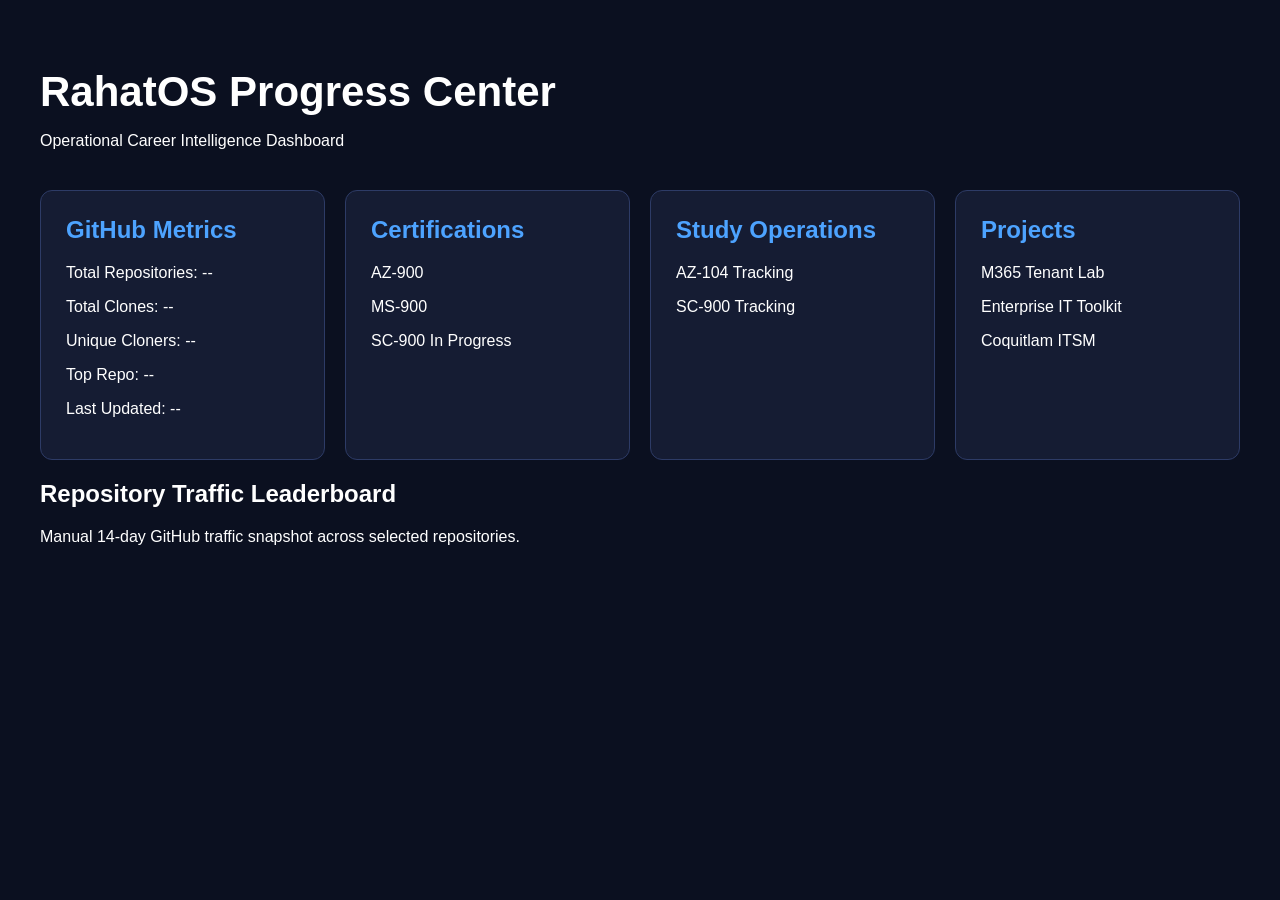
==== dashboard/index.html @ 92c84703 "Add Microsoft 365 security operations reporting suite" ====
<!DOCTYPE html>
<html lang="en">
<head>
  <meta charset="UTF-8">
  <meta name="viewport" content="width=device-width, initial-scale=1.0">
  <title>RahatOS Progress Center</title>
  <link rel="stylesheet" href="styles.css">
</head>

<body>

  <div class="container">

    <header>
      <h1>RahatOS Progress Center</h1>
      <p>Operational Career Intelligence Dashboard</p>
    </header>

    <section class="grid">

      <div class="card">
        <h2>GitHub Metrics</h2>

        <p id="repoCount">Total Repositories: --</p>
        <p id="cloneCount">Total Clones: --</p>
        <p id="uniqueCloners">Unique Cloners: --</p>
        <p id="topRepo">Top Repo: --</p>
        <p id="lastUpdated">Last Updated: --</p>

      </div>

      <div class="card">
        <h2>Certifications</h2>

        <p>AZ-900</p>
        <p>MS-900</p>
        <p>SC-900 In Progress</p>

      </div>

      <div class="card">
        <h2>Study Operations</h2>

        <p>AZ-104 Tracking</p>
        <p>SC-900 Tracking</p>

      </div>

      <div class="card">
        <h2>Projects</h2>

        <p>M365 Tenant Lab</p>
        <p>Enterprise IT Toolkit</p>
        <p>Coquitlam ITSM</p>

      </div>

    </section>

    <section class="leaderboard-section">

      <h2>Repository Traffic Leaderboard</h2>

      <p>
        Manual 14-day GitHub traffic snapshot across selected repositories.
      </p>

      <div id="leaderboard" class="leaderboard"></div>

    </section>

  </div>

  <script src="app.js"></script>

</body>
</html>
---- dashboard/styles.css ----
body {
    margin: 0;
    font-family: Arial, sans-serif;
    background: #0b1020;
    color: white;
}

.container {
    padding: 40px;
}

header {
    margin-bottom: 40px;
}

h1 {
    font-size: 42px;
    margin-bottom: 10px;
}

.grid {
    display: grid;
    grid-template-columns: repeat(auto-fit, minmax(250px, 1fr));
    gap: 20px;
}

.card {
    background: #151c33;
    padding: 25px;
    border-radius: 12px;
    border: 1px solid #2d3b66;
}

.card h2 {
    margin-top: 0;
    color: #4da3ff;
}
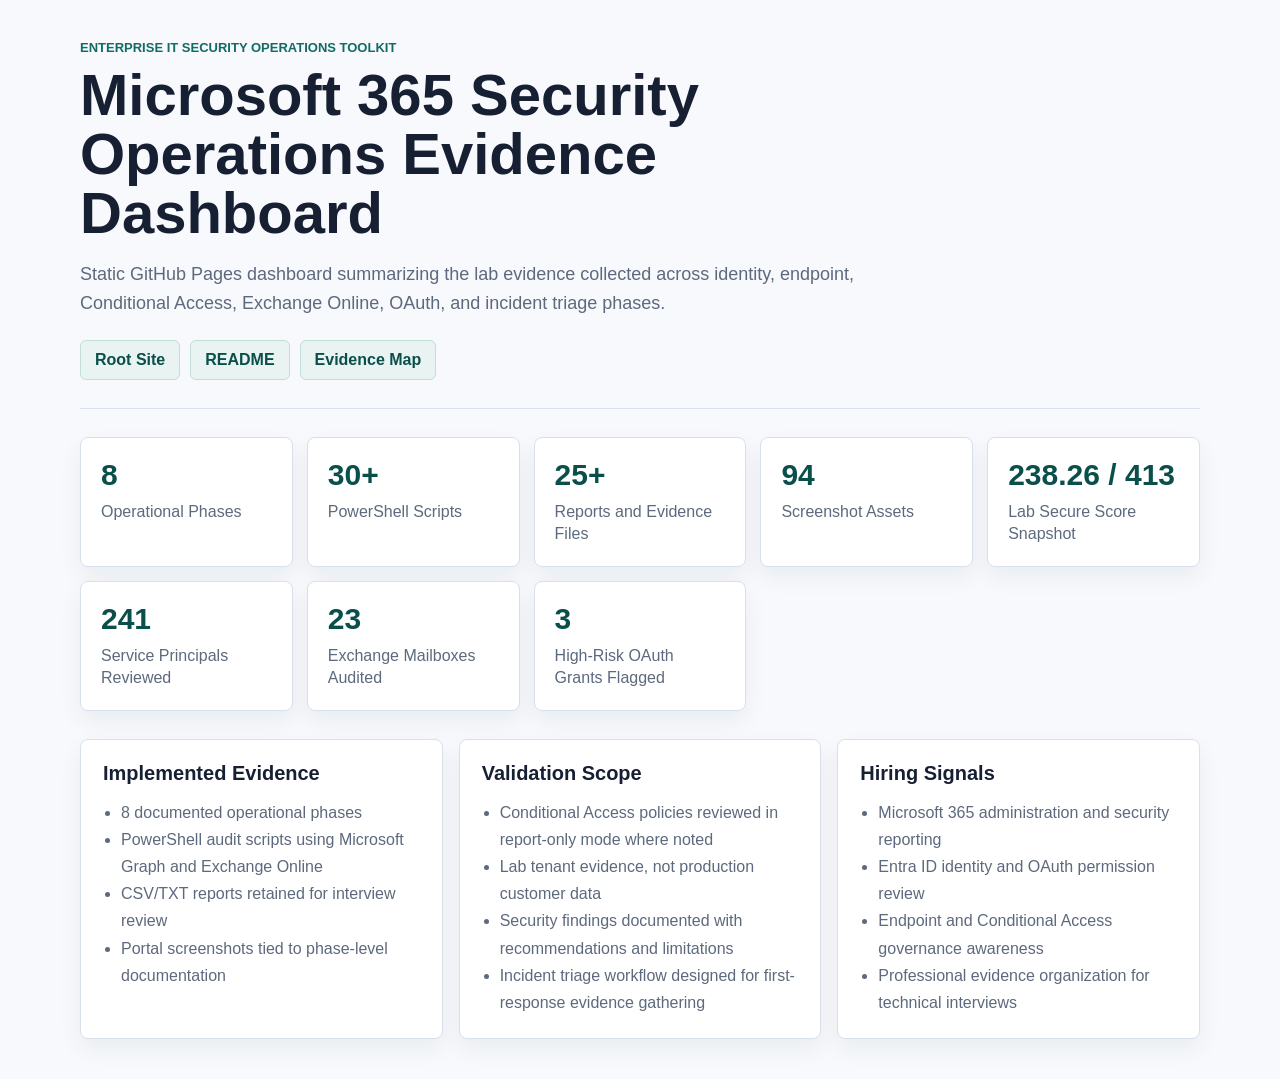
==== commit 7f69ad24: "docs: refresh evidence dashboard" ====
--- a/dashboard/index.html
+++ b/dashboard/index.html
@@ -3,75 +3,57 @@
 <head>
   <meta charset="UTF-8">
   <meta name="viewport" content="width=device-width, initial-scale=1.0">
-  <title>RahatOS Progress Center</title>
+  <title>M365 Security Operations Evidence Dashboard</title>
   <link rel="stylesheet" href="styles.css">
 </head>
-
 <body>
-
-  <div class="container">
-
-    <header>
-      <h1>RahatOS Progress Center</h1>
-      <p>Operational Career Intelligence Dashboard</p>
+  <main class="shell">
+    <header class="hero">
+      <p class="eyebrow">Enterprise IT Security Operations Toolkit</p>
+      <h1>Microsoft 365 Security Operations Evidence Dashboard</h1>
+      <p class="lead">Static GitHub Pages dashboard summarizing the lab evidence collected across identity, endpoint, Conditional Access, Exchange Online, OAuth, and incident triage phases.</p>
+      <nav class="actions" aria-label="Dashboard links">
+        <a href="../">Root Site</a>
+        <a href="../README.md">README</a>
+        <a href="../docs/evidence-map.md">Evidence Map</a>
+      </nav>
     </header>
 
-    <section class="grid">
+    <section class="metrics" id="platformMetrics" aria-label="Project metrics"></section>
 
-      <div class="card">
-        <h2>GitHub Metrics</h2>
+    <section class="panel-grid" aria-label="Evidence summary">
+      <article class="panel">
+        <h2>Implemented Evidence</h2>
+        <ul>
+          <li>8 documented operational phases</li>
+          <li>PowerShell audit scripts using Microsoft Graph and Exchange Online</li>
+          <li>CSV/TXT reports retained for interview review</li>
+          <li>Portal screenshots tied to phase-level documentation</li>
+        </ul>
+      </article>
 
-        <p id="repoCount">Total Repositories: --</p>
-        <p id="cloneCount">Total Clones: --</p>
-        <p id="uniqueCloners">Unique Cloners: --</p>
-        <p id="topRepo">Top Repo: --</p>
-        <p id="lastUpdated">Last Updated: --</p>
+      <article class="panel">
+        <h2>Validation Scope</h2>
+        <ul>
+          <li>Conditional Access policies reviewed in report-only mode where noted</li>
+          <li>Lab tenant evidence, not production customer data</li>
+          <li>Security findings documented with recommendations and limitations</li>
+          <li>Incident triage workflow designed for first-response evidence gathering</li>
+        </ul>
+      </article>
 
-      </div>
-
-      <div class="card">
-        <h2>Certifications</h2>
-
-        <p>AZ-900</p>
-        <p>MS-900</p>
-        <p>SC-900 In Progress</p>
-
-      </div>
-
-      <div class="card">
-        <h2>Study Operations</h2>
-
-        <p>AZ-104 Tracking</p>
-        <p>SC-900 Tracking</p>
-
-      </div>
-
-      <div class="card">
-        <h2>Projects</h2>
-
-        <p>M365 Tenant Lab</p>
-        <p>Enterprise IT Toolkit</p>
-        <p>Coquitlam ITSM</p>
-
-      </div>
-
+      <article class="panel">
+        <h2>Hiring Signals</h2>
+        <ul>
+          <li>Microsoft 365 administration and security reporting</li>
+          <li>Entra ID identity and OAuth permission review</li>
+          <li>Endpoint and Conditional Access governance awareness</li>
+          <li>Professional evidence organization for technical interviews</li>
+        </ul>
+      </article>
     </section>
-
-    <section class="leaderboard-section">
-
-      <h2>Repository Traffic Leaderboard</h2>
-
-      <p>
-        Manual 14-day GitHub traffic snapshot across selected repositories.
-      </p>
-
-      <div id="leaderboard" class="leaderboard"></div>
-
-    </section>
-
-  </div>
+  </main>
 
   <script src="app.js"></script>
-
 </body>
-</html>+</html>
--- a/dashboard/styles.css
+++ b/dashboard/styles.css
@@ -1,37 +1,140 @@
-body {
-    margin: 0;
-    font-family: Arial, sans-serif;
-    background: #0b1020;
-    color: white;
+:root {
+  color-scheme: light;
+  --bg: #f7f9fc;
+  --text: #172033;
+  --muted: #5d697c;
+  --panel: #ffffff;
+  --line: #d8e0ec;
+  --accent: #126b64;
+  --accent-strong: #0a4f4a;
+  --soft: #e9f4f2;
 }
 
-.container {
-    padding: 40px;
+* {
+  box-sizing: border-box;
 }
 
-header {
-    margin-bottom: 40px;
+body {
+  margin: 0;
+  font-family: Arial, Helvetica, sans-serif;
+  background: var(--bg);
+  color: var(--text);
+}
+
+.shell {
+  width: min(1120px, calc(100% - 32px));
+  margin: 0 auto;
+  padding: 40px 0;
+}
+
+.hero {
+  padding: 0 0 28px;
+  border-bottom: 1px solid var(--line);
+}
+
+.eyebrow {
+  margin: 0 0 10px;
+  color: var(--accent);
+  font-weight: 700;
+  text-transform: uppercase;
+  font-size: 13px;
 }
 
 h1 {
-    font-size: 42px;
-    margin-bottom: 10px;
+  max-width: 860px;
+  margin: 0;
+  font-size: clamp(34px, 6vw, 58px);
+  line-height: 1.02;
 }
 
-.grid {
-    display: grid;
-    grid-template-columns: repeat(auto-fit, minmax(250px, 1fr));
-    gap: 20px;
+.lead {
+  max-width: 820px;
+  margin: 18px 0 0;
+  color: var(--muted);
+  font-size: 18px;
+  line-height: 1.6;
 }
 
-.card {
-    background: #151c33;
-    padding: 25px;
-    border-radius: 12px;
-    border: 1px solid #2d3b66;
+.actions {
+  display: flex;
+  flex-wrap: wrap;
+  gap: 10px;
+  margin-top: 22px;
 }
 
-.card h2 {
-    margin-top: 0;
-    color: #4da3ff;
-}+.actions a {
+  color: var(--accent-strong);
+  background: var(--soft);
+  border: 1px solid #c3ded9;
+  border-radius: 6px;
+  padding: 10px 14px;
+  text-decoration: none;
+  font-weight: 700;
+}
+
+.metrics {
+  display: grid;
+  grid-template-columns: repeat(auto-fit, minmax(210px, 1fr));
+  gap: 14px;
+  margin: 28px 0;
+}
+
+.metric-card,
+.panel {
+  background: var(--panel);
+  border: 1px solid var(--line);
+  border-radius: 8px;
+  box-shadow: 0 10px 24px rgba(23, 32, 51, 0.06);
+}
+
+.metric-card {
+  min-height: 118px;
+  padding: 20px;
+}
+
+.metric-card strong {
+  display: block;
+  color: var(--accent-strong);
+  font-size: 30px;
+  line-height: 1.1;
+}
+
+.metric-card span {
+  display: block;
+  margin-top: 10px;
+  color: var(--muted);
+  line-height: 1.4;
+}
+
+.panel-grid {
+  display: grid;
+  grid-template-columns: repeat(auto-fit, minmax(280px, 1fr));
+  gap: 16px;
+}
+
+.panel {
+  padding: 22px;
+}
+
+.panel h2 {
+  margin: 0 0 14px;
+  font-size: 20px;
+}
+
+.panel ul {
+  margin: 0;
+  padding-left: 18px;
+  color: var(--muted);
+  line-height: 1.7;
+}
+
+@media (max-width: 640px) {
+  .shell {
+    width: min(100% - 24px, 1120px);
+    padding: 28px 0;
+  }
+
+  .lead {
+    font-size: 16px;
+  }
+}
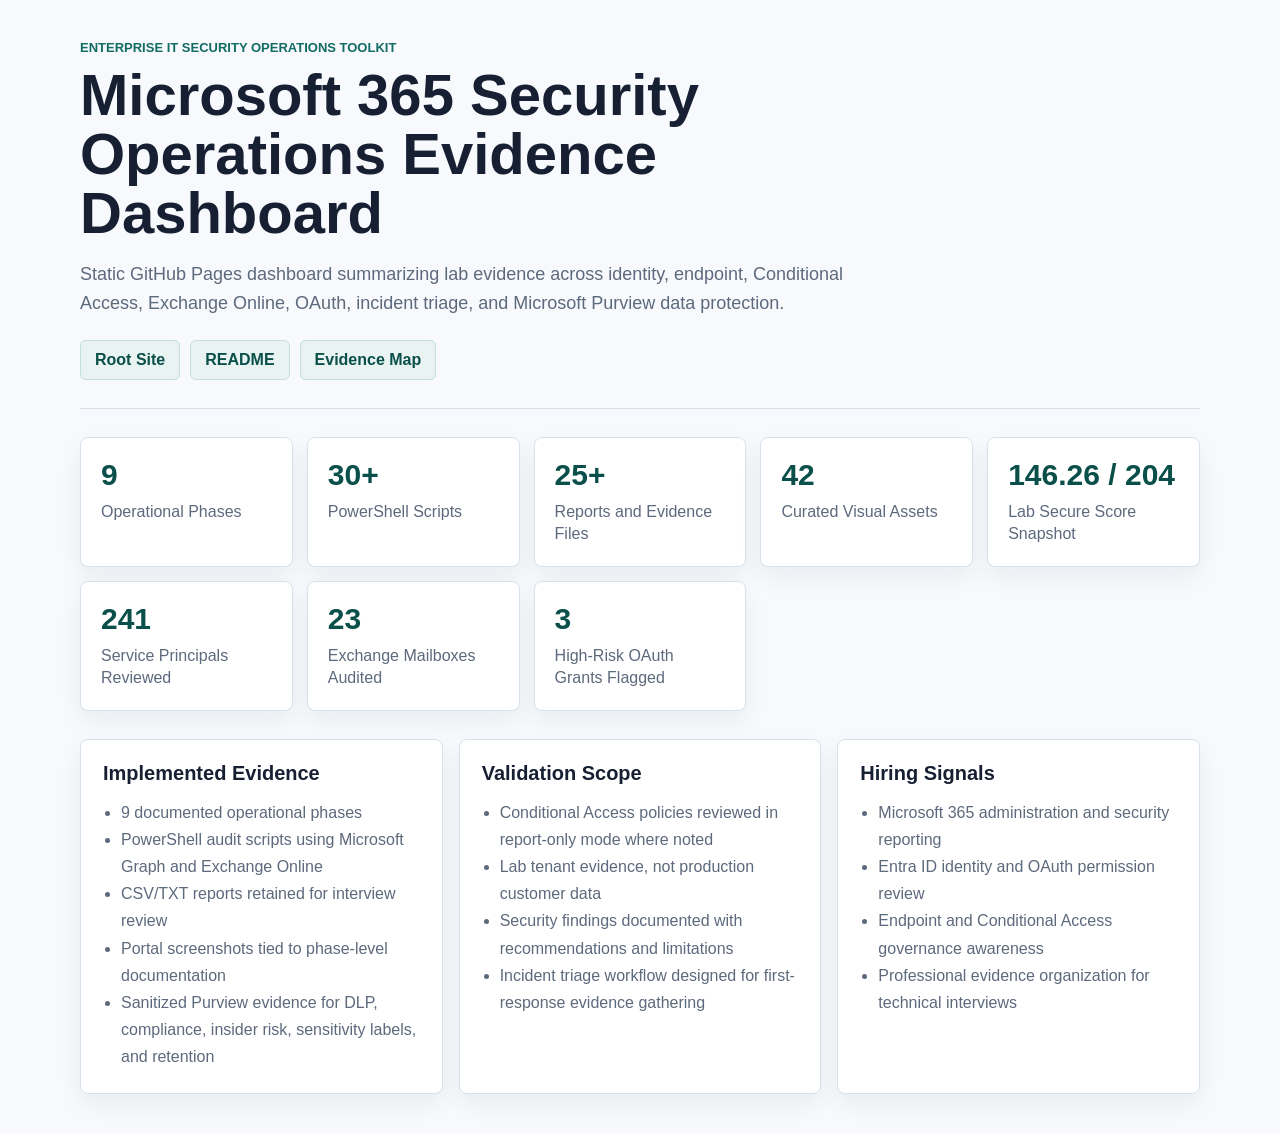
==== commit c5818535: "feat: add Purview compliance operations phase and curate security evidence" ====
--- a/dashboard/index.html
+++ b/dashboard/index.html
@@ -11,11 +11,11 @@
     <header class="hero">
       <p class="eyebrow">Enterprise IT Security Operations Toolkit</p>
       <h1>Microsoft 365 Security Operations Evidence Dashboard</h1>
-      <p class="lead">Static GitHub Pages dashboard summarizing the lab evidence collected across identity, endpoint, Conditional Access, Exchange Online, OAuth, and incident triage phases.</p>
+      <p class="lead">Static GitHub Pages dashboard summarizing lab evidence across identity, endpoint, Conditional Access, Exchange Online, OAuth, incident triage, and Microsoft Purview data protection.</p>
       <nav class="actions" aria-label="Dashboard links">
         <a href="../">Root Site</a>
-        <a href="../README.md">README</a>
-        <a href="../docs/evidence-map.md">Evidence Map</a>
+        <a href="https://github.com/rahatislamanik-spec/Enterprise-IT-Security-Operations-Toolkit/blob/main/README.md" target="_blank" rel="noreferrer">README</a>
+        <a href="https://github.com/rahatislamanik-spec/Enterprise-IT-Security-Operations-Toolkit/blob/main/docs/evidence-map.md" target="_blank" rel="noreferrer">Evidence Map</a>
       </nav>
     </header>
 
@@ -25,10 +25,11 @@
       <article class="panel">
         <h2>Implemented Evidence</h2>
         <ul>
-          <li>8 documented operational phases</li>
+          <li>9 documented operational phases</li>
           <li>PowerShell audit scripts using Microsoft Graph and Exchange Online</li>
           <li>CSV/TXT reports retained for interview review</li>
           <li>Portal screenshots tied to phase-level documentation</li>
+          <li>Sanitized Purview evidence for DLP, compliance, insider risk, sensitivity labels, and retention</li>
         </ul>
       </article>
 
